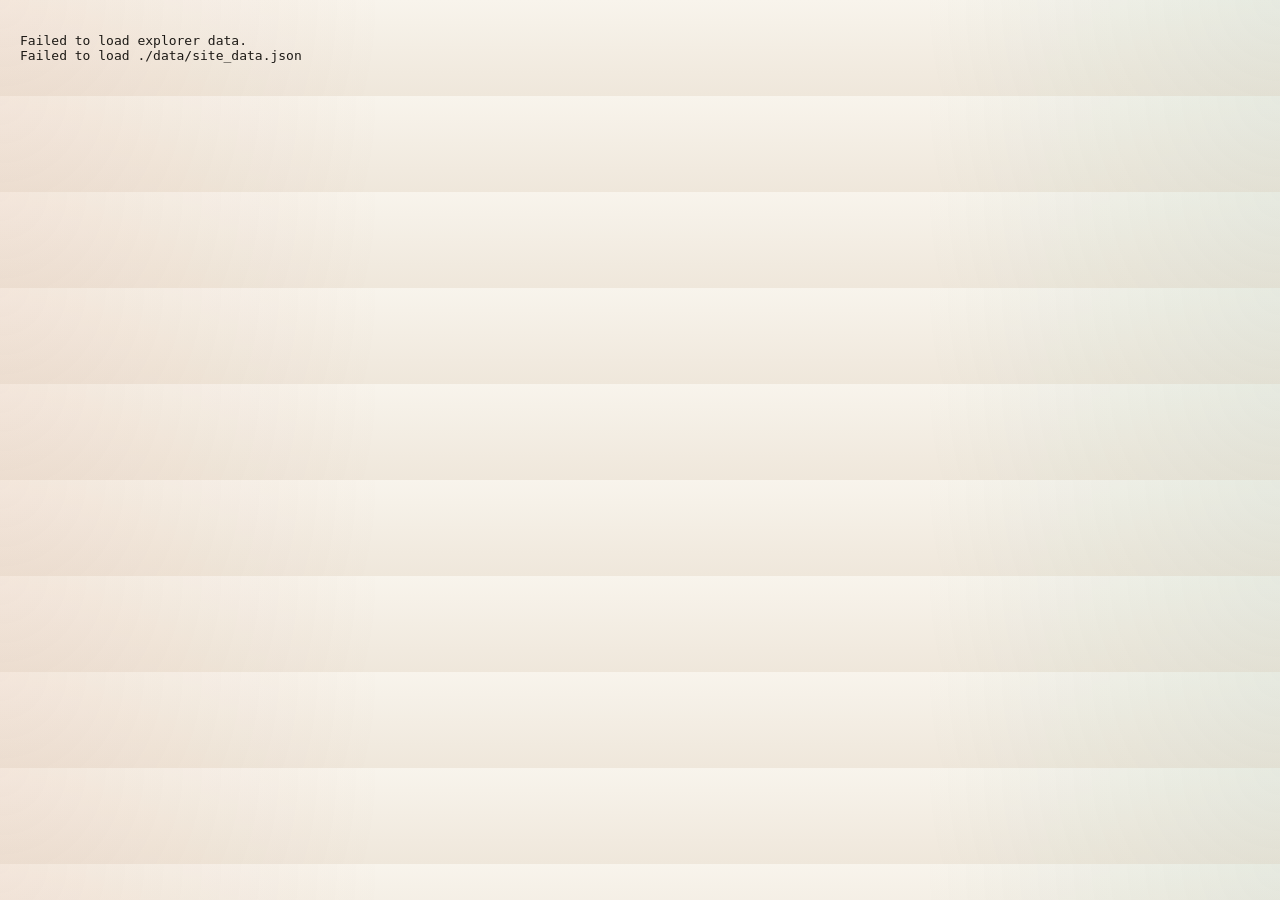
==== risk_explorer/index.html @ d2b2089a "Refine code-risk analysis and explorer outputs" ====
<!doctype html>
<html lang="en">
  <head>
    <meta charset="utf-8" />
    <meta name="viewport" content="width=device-width, initial-scale=1" />
    <title>Vibe-Coding Risk Explorer</title>
    <link rel="stylesheet" href="./styles.css" />
  </head>
  <body>
    <div class="page-shell">
      <header class="hero">
        <div class="hero-copy">
          <h1>Vibe-Coding Risk Explorer</h1>
          <p id="hero-subtitle" class="hero-subtitle">
            Load the latest code-risk analysis and explore both key insights and individual risky findings.
          </p>
          <div class="hero-actions">
            <a class="hero-link" href="#summary">Start with key insights</a>
            <a class="hero-link subtle" href="#explore">Jump to raw findings</a>
          </div>
        </div>
        <div class="hero-metrics" id="hero-metrics"></div>
      </header>

      <main class="main-grid">
        <section class="panel" id="summary">
          <div class="section-head">
            <div>
              <p class="section-kicker">Summary</p>
              <h2>Key Insights</h2>
              <p class="section-copy">
                These are the highest-signal takeaways from the current dataset, designed to help you understand what
                matters before you inspect any individual finding.
              </p>
            </div>
          </div>
          <div id="insight-grid" class="insight-grid"></div>
        </section>

        <section class="panel" id="patterns">
          <div class="section-head">
            <div>
              <p class="section-kicker">Patterns</p>
              <h2>Attribution and CWE Mix <span class="term inline-term" data-tip="Attribution: who or what mainly introduced the risky direction. CWE mix: which weakness families appear most often.">?</span></h2>
              <p class="section-copy">
                Assistant-side over-implementation dominates the high-precision subset, while a small set of CWE families
                accounts for most retained risk.
              </p>
            </div>
          </div>
          <div class="chart-grid two-col">
            <div class="chart-card">
              <h3>Attribution</h3>
              <div id="attribution-chart" class="chart"></div>
              <p class="chart-note">
                Most retained findings are assistant-driven, especially through unnecessary risky expansion beyond the user's request.
              </p>
            </div>
            <div class="chart-card">
              <h3>Top CWE</h3>
              <div id="top-cwe-chart" class="chart"></div>
              <p class="chart-note">
                Plaintext secret exposure, injection-like behavior, and sensitive information leakage remain the most concentrated risk families.
              </p>
            </div>
          </div>
        </section>

        <section class="panel">
          <div class="section-head">
            <div>
              <p class="section-kicker">Patterns</p>
              <h2>Risk Emergence <span class="term inline-term" data-tip="Emergence asks when a risk first becomes concrete enough to count as a real risky implementation step.">?</span></h2>
              <p class="section-copy">
                Risk often becomes concrete early, but a long conversational tail still matters.
              </p>
            </div>
          </div>
          <div class="chart-card full">
            <h3>Risk Emergence Buckets</h3>
            <div id="emergence-chart" class="chart"></div>
            <p class="chart-note">
              Early-turn concretization is common, but many risky trajectories still take multiple turns to fully surface.
            </p>
          </div>
        </section>

        <section class="panel">
          <div class="section-head">
            <div>
              <p class="section-kicker">Patterns</p>
              <h2>Attribution Source by CWE <span class="term inline-term" data-tip="For each weakness family, compare the share that is mostly assistant-driven versus user/context-driven.">?</span></h2>
              <p class="section-copy">
                Different CWE families have different causal signatures: some are mostly assistant-generated, while others are mostly inherited from user or context material.
              </p>
            </div>
          </div>
          <div class="chart-card full">
            <div id="source-by-cwe-chart" class="chart"></div>
          </div>
        </section>

        <section class="panel explorer-panel" id="explore">
          <div class="section-head">
            <div>
              <p class="section-kicker">Explore</p>
              <h2>Findings Browser <span class="term inline-term" data-tip="Click any row to inspect the user context, the risky assistant snippet, and a plain-language explanation of why it is risky.">?</span></h2>
              <p class="section-copy">
                Start with filters if you already know what you want, or scan the default list to inspect representative
                risky snippets and their nearby user context.
              </p>
            </div>
          </div>

          <div class="filter-grid">
            <label>
              <span>Search</span>
              <input id="search-input" type="search" placeholder="Search snippet, user text, finding id..." />
            </label>
            <label>
              <span>CWE</span>
              <select id="cwe-filter"></select>
            </label>
            <label>
              <span>Cause</span>
              <select id="cause-filter"></select>
            </label>
            <label>
              <span>Severity</span>
              <select id="severity-filter"></select>
            </label>
            <label>
              <span>Block Type</span>
              <select id="block-filter"></select>
            </label>
            <label>
              <span>Sort</span>
              <select id="sort-filter">
                <option value="severity">Severity</option>
                <option value="mention_gap">Risk Gap</option>
                <option value="cwe">CWE</option>
                <option value="cause">Cause</option>
              </select>
            </label>
          </div>

          <div class="browse-starter">
            <div>
              <h3>Start From a Guided View</h3>
              <p>
                These entry points help you jump into common exploration paths instead of scanning the full dataset row by row.
              </p>
            </div>
            <div id="preset-chips" class="preset-chips"></div>
          </div>

          <div class="explore-layout">
            <div class="explore-primary">
              <div class="card-section-head">
                <h3>Representative Findings</h3>
                <p>Showing a small, easier-to-scan slice of the current filtered result set. Click any card for full detail.</p>
              </div>
              <div id="finding-card-grid" class="finding-card-grid"></div>
            </div>

            <details class="table-disclosure">
              <summary>Open Raw Table View</summary>
              <div class="table-toolbar">
                <div id="table-page-info" class="table-page-info">Showing 0-0 of 0</div>
                <div class="table-pagination">
                  <button id="table-prev" type="button" class="table-page-btn">Previous</button>
                  <div id="table-page-label" class="table-page-label">Page 1 of 1</div>
                  <button id="table-next" type="button" class="table-page-btn">Next</button>
                </div>
              </div>
              <div class="table-wrap">
                <table class="findings-table">
                  <thead>
                    <tr>
                      <th>Finding</th>
                      <th>CWE</th>
                      <th>Cause</th>
                      <th>Severity</th>
                      <th>Snippet</th>
                    </tr>
                  </thead>
                  <tbody id="findings-table-body"></tbody>
                </table>
              </div>
            </details>
          </div>
        </section>
      </main>
    </div>

    <aside id="detail-drawer" class="drawer hidden" aria-hidden="true">
      <div class="drawer-card">
        <button id="drawer-close" class="drawer-close" type="button">Close</button>
        <div id="drawer-content"></div>
      </div>
    </aside>

    <script type="module" src="./app.js"></script>
  </body>
</html>
---- risk_explorer/styles.css ----
:root {
  --bg: #f5f1e8;
  --panel: rgba(255, 251, 244, 0.9);
  --panel-strong: #fffaf1;
  --ink: #1d1a16;
  --muted: #6a6157;
  --accent: #b74419;
  --accent-deep: #823114;
  --line: rgba(58, 45, 33, 0.12);
  --blue: #2955d9;
  --red: #d14028;
  --gold: #c68a17;
  --green: #16755d;
  --shadow: 0 20px 60px rgba(66, 42, 20, 0.08);
}

* {
  box-sizing: border-box;
}

body {
  margin: 0;
  font-family: Georgia, "Times New Roman", serif;
  color: var(--ink);
  overflow-x: hidden;
  background:
    radial-gradient(circle at top left, rgba(183, 68, 25, 0.08), transparent 30%),
    radial-gradient(circle at top right, rgba(22, 117, 93, 0.08), transparent 28%),
    linear-gradient(180deg, #f8f4ec, #efe7db);
}

.page-shell {
  width: min(1120px, calc(100vw - 40px));
  margin: 0 auto;
  padding: 18px 0 56px;
}

.hero-link {
  text-decoration: none;
  color: var(--ink);
  border: 1px solid var(--line);
  background: rgba(255, 255, 255, 0.7);
  padding: 10px 14px;
  border-radius: 999px;
  font-size: 0.92rem;
}

.hero-link:hover {
  border-color: rgba(183, 68, 25, 0.24);
  background: rgba(183, 68, 25, 0.08);
}

.hero {
  display: grid;
  grid-template-columns: minmax(0, 1fr) minmax(300px, 420px);
  gap: 18px;
  margin-bottom: 24px;
}

.hero-copy,
.hero-metrics,
.panel {
  background: var(--panel);
  border: 1px solid var(--line);
  border-radius: 24px;
  box-shadow: var(--shadow);
}

.hero-copy {
  padding: 26px;
}

.eyebrow,
.section-kicker {
  margin: 0 0 10px;
  font-size: 12px;
  letter-spacing: 0.18em;
  text-transform: uppercase;
  color: var(--accent);
}

h1,
h2,
h3 {
  margin: 0;
  line-height: 1.05;
}

h1 {
  font-size: clamp(2.15rem, 3.8vw, 4.2rem);
  max-width: 11ch;
}

.hero-subtitle {
  margin: 18px 0 0;
  font-size: 0.98rem;
  line-height: 1.65;
  color: var(--muted);
  max-width: 42ch;
}

.hero-actions {
  display: flex;
  gap: 10px;
  flex-wrap: wrap;
  margin-top: 20px;
}

.hero-link {
  background: rgba(183, 68, 25, 0.1);
  border-color: rgba(183, 68, 25, 0.16);
}

.hero-link.subtle {
  background: rgba(255, 255, 255, 0.62);
}

.hero-metrics {
  padding: 18px;
  display: grid;
  grid-template-columns: repeat(2, minmax(0, 1fr));
  gap: 10px;
  align-content: start;
}

.metric-card {
  padding: 15px;
  border-radius: 18px;
  background: var(--panel-strong);
  border: 1px solid var(--line);
  min-width: 0;
}

.metric-value {
  font-size: clamp(1.7rem, 2vw, 1.95rem);
  font-weight: 700;
}

.metric-label {
  margin-top: 6px;
  color: var(--muted);
  font-size: 0.92rem;
  line-height: 1.35;
}

.main-grid {
  display: grid;
  gap: 20px;
}

.panel {
  padding: 22px;
  overflow: visible;
}

.explorer-panel {
  padding-bottom: 14px;
}

.section-head {
  display: flex;
  align-items: end;
  justify-content: space-between;
  gap: 16px;
  margin-bottom: 18px;
}

.section-head h2 {
  font-size: clamp(1.45rem, 2vw, 1.8rem);
}

.section-copy {
  margin: 10px 0 0;
  max-width: 120ch;
  color: var(--muted);
  line-height: 1.6;
}

.result-meta {
  color: var(--muted);
  font-size: 0.95rem;
}

.insight-grid {
  display: grid;
  grid-template-columns: repeat(2, minmax(0, 1fr));
  gap: 14px;
}

.guide-grid {
  display: grid;
  grid-template-columns: repeat(2, minmax(0, 1fr));
  gap: 14px;
}

.guide-card {
  padding: 16px;
  border-radius: 18px;
  background: var(--panel-strong);
  border: 1px solid var(--line);
}

.guide-card h3 {
  font-size: 1.02rem;
  margin-bottom: 10px;
}

.guide-card p {
  margin: 0;
  line-height: 1.55;
  color: var(--muted);
  overflow-wrap: anywhere;
}

.insight-card {
  padding: 16px;
  border-radius: 18px;
  background: var(--panel-strong);
  border: 1px solid var(--line);
}

.insight-card h3 {
  font-size: 1.05rem;
  margin-bottom: 10px;
}

.insight-card p {
  margin: 0;
  line-height: 1.55;
  color: var(--muted);
}

.chart-grid {
  display: grid;
  gap: 16px;
}

.chart-grid.two-col {
  grid-template-columns: repeat(2, minmax(0, 1fr));
}

.chart-card {
  border: 1px solid var(--line);
  background: var(--panel-strong);
  border-radius: 18px;
  padding: 16px;
  min-width: 0;
  overflow: visible;
}

.chart-card h3 {
  font-size: 1.05rem;
  margin-bottom: 12px;
}

.chart-note {
  margin: 12px 0 0;
  color: var(--muted);
  line-height: 1.55;
  font-size: 0.93rem;
}

.term {
  position: relative;
  display: inline-flex;
  align-items: center;
  justify-content: center;
  min-width: 1.3rem;
  min-height: 1.3rem;
  padding: 0 0.35rem;
  border-radius: 999px;
  border: 1px solid rgba(183, 68, 25, 0.22);
  background: rgba(183, 68, 25, 0.08);
  color: var(--accent-deep);
  cursor: help;
  font-size: 0.83rem;
  line-height: 1;
}

.inline-term {
  vertical-align: middle;
  margin-left: 6px;
}

.term::after,
.has-tip::after {
  content: attr(data-tip);
  position: absolute;
  left: 50%;
  bottom: calc(100% + 10px);
  transform: translateX(-50%);
  width: min(260px, 70vw);
  padding: 10px 12px;
  border-radius: 12px;
  background: #231c16;
  color: #fff8ef;
  font-size: 0.84rem;
  line-height: 1.45;
  opacity: 0;
  pointer-events: none;
  box-shadow: 0 12px 30px rgba(0, 0, 0, 0.16);
  transition: opacity 140ms ease;
  z-index: 5;
}

.term:hover::after,
.term:focus-visible::after,
.has-tip:hover::after,
.has-tip:focus-visible::after {
  opacity: 1;
}

.has-tip {
  position: relative;
}

.chart {
  display: flex;
  flex-direction: column;
  gap: 10px;
}

.bar-row {
  display: grid;
  grid-template-columns: minmax(132px, 190px) minmax(0, 1fr) 64px;
  align-items: start;
  gap: 12px;
}

.bar-label,
.bar-value {
  font-size: 0.93rem;
}

.bar-label {
  color: var(--ink);
  white-space: normal;
  word-break: break-word;
  line-height: 1.35;
}

.bar-track {
  width: 100%;
  height: 12px;
  border-radius: 999px;
  background: rgba(29, 26, 22, 0.08);
  overflow: hidden;
}

.chart-clickable {
  cursor: pointer;
}

.chart-clickable:hover {
  filter: brightness(0.98);
}

.bar-fill {
  height: 100%;
  border-radius: 999px;
}

.stack-row {
  display: grid;
  grid-template-columns: minmax(92px, 132px) minmax(0, 1fr);
  gap: 12px;
  align-items: center;
}

.stack-track {
  display: flex;
  width: 100%;
  height: 16px;
  overflow: hidden;
  border-radius: 999px;
  background: rgba(29, 26, 22, 0.08);
}

.stack-fill {
  height: 100%;
}

.stack-legend {
  display: flex;
  gap: 12px;
  flex-wrap: wrap;
  margin-top: 12px;
  color: var(--muted);
  font-size: 0.9rem;
}

.source-columns {
  display: grid;
  grid-template-columns: repeat(2, minmax(0, 1fr));
  gap: 18px;
}

.source-column {
  min-width: 0;
}

.source-column h4 {
  margin: 0 0 12px;
  font-size: 0.98rem;
}

.source-column-list {
  display: grid;
  gap: 12px;
}

.grouped-row {
  display: grid;
  grid-template-columns: minmax(92px, 132px) minmax(0, 1fr);
  gap: 12px;
  align-items: start;
}

.grouped-label {
  padding-top: 4px;
}

.grouped-bars {
  display: grid;
  gap: 10px;
}

.grouped-bar-item {
  display: grid;
  gap: 6px;
}

.grouped-bar-head {
  display: flex;
  align-items: center;
  justify-content: space-between;
  gap: 10px;
  font-size: 0.88rem;
  color: var(--muted);
}

.grouped-track {
  width: 100%;
  height: 14px;
  border-radius: 999px;
  background: rgba(29, 26, 22, 0.08);
  overflow: hidden;
}

.grouped-fill {
  height: 100%;
  border-radius: 999px;
}

.legend-dot {
  display: inline-block;
  width: 10px;
  height: 10px;
  border-radius: 50%;
  margin-right: 6px;
}

.filter-grid {
  display: grid;
  grid-template-columns: minmax(220px, 1.4fr) repeat(5, minmax(0, 1fr));
  gap: 12px;
  margin-bottom: 16px;
}

.filter-grid label {
  display: flex;
  flex-direction: column;
  gap: 8px;
  font-size: 0.92rem;
  color: var(--muted);
}

.filter-grid input,
.filter-grid select {
  width: 100%;
  border: 1px solid var(--line);
  border-radius: 12px;
  background: white;
  padding: 10px 12px;
  font: inherit;
  color: var(--ink);
}

.browse-starter {
  display: grid;
  gap: 14px;
  margin-bottom: 18px;
  padding: 16px;
  border: 1px solid var(--line);
  border-radius: 18px;
  background: rgba(255, 250, 241, 0.72);
}

.browse-starter h3,
.card-section-head h3 {
  font-size: 1.05rem;
  margin-bottom: 8px;
}

.browse-starter p,
.card-section-head p {
  margin: 0;
  color: var(--muted);
  line-height: 1.55;
}

.preset-chips {
  display: grid;
  grid-template-columns: repeat(4, minmax(0, 1fr));
  gap: 10px;
}

.preset-chip {
  text-align: left;
  border: 1px solid var(--line);
  background: white;
  border-radius: 16px;
  padding: 12px;
  color: var(--ink);
  cursor: pointer;
}

.preset-chip strong,
.preset-chip span {
  display: block;
}

.preset-chip strong {
  font-size: 0.95rem;
}

.preset-chip span {
  margin-top: 6px;
  font-size: 0.84rem;
  color: var(--muted);
  line-height: 1.45;
}

.preset-chip.active,
.preset-chip:hover {
  border-color: rgba(183, 68, 25, 0.28);
  background: rgba(183, 68, 25, 0.08);
}

.explore-layout {
  display: grid;
  gap: 16px;
}

.card-section-head {
  margin-bottom: 12px;
}

.finding-card-grid {
  display: grid;
  grid-template-columns: repeat(3, minmax(0, 1fr));
  gap: 12px;
}

.finding-card {
  border: 1px solid var(--line);
  background: white;
  border-radius: 18px;
  padding: 14px;
  cursor: pointer;
  display: grid;
  gap: 10px;
  min-width: 0;
  overflow: hidden;
}

.finding-card:hover {
  border-color: rgba(183, 68, 25, 0.24);
  box-shadow: 0 10px 24px rgba(66, 42, 20, 0.06);
}

.finding-card-top {
  display: flex;
  align-items: start;
  justify-content: space-between;
  gap: 10px;
  min-width: 0;
}

.finding-card-meta {
  display: flex;
  gap: 6px;
  flex-wrap: wrap;
  min-width: 0;
  flex: 1 1 auto;
}

.finding-card-id {
  color: var(--muted);
  min-width: 0;
  max-width: 8.5ch;
  overflow: hidden;
  text-overflow: ellipsis;
  white-space: nowrap;
  flex: 0 0 auto;
}

.finding-card-snippet {
  margin: 0;
  color: var(--ink);
  line-height: 1.5;
  display: -webkit-box;
  -webkit-line-clamp: 4;
  -webkit-box-orient: vertical;
  overflow: hidden;
  word-break: break-word;
}

.finding-card-summary {
  margin: 0;
  color: var(--ink);
  line-height: 1.55;
  font-weight: 700;
  display: -webkit-box;
  -webkit-line-clamp: 4;
  -webkit-box-orient: vertical;
  overflow: hidden;
  word-break: break-word;
}

.finding-card-detail {
  margin: 0;
  color: var(--muted);
  line-height: 1.55;
  display: -webkit-box;
  -webkit-line-clamp: 4;
  -webkit-box-orient: vertical;
  overflow: hidden;
  word-break: break-word;
}

.finding-card-context {
  border: 1px solid var(--line);
  border-radius: 14px;
  padding: 10px 12px;
  background: rgba(255, 250, 241, 0.72);
}

.finding-card-context strong {
  display: block;
  margin-bottom: 6px;
  font-size: 0.82rem;
  letter-spacing: 0.04em;
  text-transform: uppercase;
  color: var(--muted);
}

.finding-card-context p {
  margin: 0;
  color: var(--ink);
  line-height: 1.5;
  display: -webkit-box;
  -webkit-line-clamp: 3;
  -webkit-box-orient: vertical;
  overflow: hidden;
  word-break: break-word;
}

.finding-card-action {
  appearance: none;
  -webkit-appearance: none;
  justify-self: start;
  display: inline-flex;
  align-items: center;
  justify-content: center;
  border: 1px solid var(--line);
  border-radius: 999px;
  background: rgba(183, 68, 25, 0.08);
  padding: 9px 14px;
  min-height: 38px;
  line-height: 1;
  font-family: inherit;
  font-size: 0.95rem;
  font-weight: 600;
  color: var(--ink);
  cursor: pointer;
  box-sizing: border-box;
  white-space: nowrap;
}

.table-disclosure {
  border: 1px solid var(--line);
  border-radius: 18px;
  background: rgba(255, 250, 241, 0.78);
  overflow: hidden;
}

.table-disclosure summary {
  cursor: pointer;
  padding: 14px 16px;
  font-weight: 700;
}

.table-disclosure[open] summary {
  border-bottom: 1px solid var(--line);
}

.table-toolbar {
  display: flex;
  align-items: center;
  justify-content: space-between;
  gap: 12px;
  padding: 12px 16px 0;
  flex-wrap: wrap;
}

.table-page-info,
.table-page-label {
  color: var(--muted);
  font-size: 0.92rem;
}

.table-pagination {
  display: flex;
  align-items: center;
  gap: 10px;
  flex-wrap: wrap;
}

.table-page-btn {
  border: 1px solid var(--line);
  background: white;
  color: var(--ink);
  border-radius: 999px;
  padding: 8px 12px;
  font: inherit;
  cursor: pointer;
}

.table-page-btn:disabled {
  opacity: 0.45;
  cursor: default;
}

.example-list {
  display: grid;
  gap: 12px;
}

.example-card {
  border: 1px solid var(--line);
  border-radius: 18px;
  background: white;
  padding: 14px;
  display: grid;
  gap: 10px;
  cursor: pointer;
}

.example-card:hover {
  border-color: rgba(183, 68, 25, 0.24);
  box-shadow: 0 10px 24px rgba(66, 42, 20, 0.06);
}

.empty-state {
  border: 1px dashed var(--line);
  border-radius: 16px;
  padding: 18px;
  color: var(--muted);
  background: white;
}

.table-wrap {
  overflow: auto;
  border: 1px solid var(--line);
  border-radius: 16px;
  background: white;
}

.findings-table {
  width: 100%;
  border-collapse: collapse;
  min-width: 920px;
  background: var(--panel-strong);
}

.findings-table th,
.findings-table td {
  padding: 12px 14px;
  text-align: left;
  border-bottom: 1px solid var(--line);
  vertical-align: top;
}

.findings-table th {
  position: sticky;
  top: 0;
  background: #fff6eb;
  z-index: 0;
  font-size: 0.88rem;
  letter-spacing: 0.06em;
  text-transform: uppercase;
}

.table-snippet-cell {
  max-width: 32ch;
  word-break: break-word;
}

.finding-row {
  cursor: pointer;
}

.finding-row:hover {
  background: rgba(183, 68, 25, 0.04);
}

.pill {
  display: inline-block;
  padding: 2px 10px;
  border-radius: 999px;
  background: rgba(29, 26, 22, 0.08);
  font-size: 0.82rem;
  white-space: nowrap;
  line-height: 1.25;
  align-self: flex-start;
}

.cwe-pill {
  white-space: nowrap;
  padding-top: 4px;
  padding-bottom: 4px;
}

.cwe-tag-list {
  display: flex;
  flex-wrap: wrap;
  gap: 6px;
  align-items: flex-start;
  align-content: flex-start;
  min-height: 0;
}

.detail-cwe-list {
  margin: 6px 0 10px;
}

.detail-pill-row {
  display: flex;
  flex-wrap: wrap;
  gap: 8px;
  margin-bottom: 12px;
}

.pill.high { background: rgba(209, 64, 40, 0.14); color: #8b2413; }
.pill.medium { background: rgba(198, 138, 23, 0.16); color: #7a5510; }
.pill.low { background: rgba(41, 85, 217, 0.12); color: #2446a8; }

.mono {
  font-family: "SFMono-Regular", ui-monospace, "Cascadia Code", monospace;
  font-size: 0.86rem;
}

.drawer {
  position: fixed;
  inset: 0;
  background: rgba(20, 16, 12, 0.28);
  display: flex;
  justify-content: end;
  padding: 20px;
  z-index: 100;
}

.drawer.hidden {
  display: none;
}

.drawer-card {
  width: min(1040px, calc(100vw - 32px));
  background: #fff9ef;
  border-radius: 24px;
  border: 1px solid var(--line);
  box-shadow: var(--shadow);
  padding: 22px;
  overflow: auto;
}

.drawer-close {
  border: 0;
  border-radius: 999px;
  padding: 8px 14px;
  background: var(--accent);
  color: white;
  font: inherit;
  cursor: pointer;
  margin-bottom: 16px;
}

.detail-grid {
  display: grid;
  grid-template-columns: repeat(2, minmax(0, 1fr));
  gap: 12px;
}

.detail-grid-secondary {
  grid-template-columns: minmax(0, 0.95fr) minmax(0, 1.05fr);
  margin-top: 12px;
}

.detail-block {
  border: 1px solid var(--line);
  border-radius: 16px;
  padding: 14px;
  background: white;
}

.detail-block-featured {
  padding: 18px;
  background: rgba(255, 250, 241, 0.92);
}

.detail-block-classification {
  margin-bottom: 14px;
}

.detail-block h4 {
  margin: 0 0 10px;
  font-size: 0.95rem;
}

.detail-block p,
.detail-block pre {
  margin: 0;
  color: var(--muted);
  line-height: 1.55;
  white-space: pre-wrap;
  word-break: break-word;
}

.detail-explainer {
  margin-bottom: 14px;
  padding: 14px 16px;
  border-radius: 16px;
  background: rgba(183, 68, 25, 0.08);
  border: 1px solid rgba(183, 68, 25, 0.14);
}

.detail-explainer h4 {
  margin: 0 0 8px;
  font-size: 1rem;
}

.detail-explainer p {
  margin: 0;
  color: var(--muted);
  line-height: 1.55;
}

.trajectory-timeline {
  display: grid;
  gap: 12px;
  margin-bottom: 14px;
}

.trajectory-step {
  display: grid;
  grid-template-columns: 32px minmax(0, 1fr);
  gap: 10px;
  align-items: start;
}

.trajectory-marker {
  width: 32px;
  height: 32px;
  border-radius: 50%;
  display: flex;
  align-items: center;
  justify-content: center;
  background: rgba(183, 68, 25, 0.12);
  border: 1px solid rgba(183, 68, 25, 0.18);
  color: var(--accent-deep);
  font-weight: 700;
}

.trajectory-content {
  min-width: 0;
  padding: 10px 12px;
  border-radius: 14px;
  border: 1px solid var(--line);
  background: rgba(255, 250, 241, 0.9);
}

.trajectory-head {
  display: flex;
  align-items: baseline;
  justify-content: space-between;
  gap: 10px;
  margin-bottom: 6px;
}

.trajectory-head-main {
  display: flex;
  align-items: center;
  gap: 8px;
  flex-wrap: wrap;
}

.trajectory-turn {
  color: var(--accent-deep);
}

.trajectory-role {
  display: inline-flex;
  align-items: center;
  padding: 2px 8px;
  border-radius: 999px;
  background: rgba(29, 26, 22, 0.08);
  color: var(--muted);
  font-size: 0.78rem;
  text-transform: uppercase;
  letter-spacing: 0.04em;
}

.trajectory-content p {
  margin: 0;
  color: var(--muted);
}

.trajectory-snippet {
  margin-top: 10px;
  padding: 10px 12px;
  border-radius: 12px;
  background: white;
  border: 1px solid var(--line);
  color: var(--ink);
  line-height: 1.55;
  white-space: pre-wrap;
  word-break: break-word;
}

.trajectory-signals {
  margin-top: 10px;
  display: grid;
  gap: 8px;
}

.trajectory-user-context {
  margin-top: 10px;
  display: grid;
  gap: 6px;
}

.trajectory-user-context strong {
  font-size: 0.84rem;
  letter-spacing: 0.04em;
  text-transform: uppercase;
  color: var(--muted);
}

.trajectory-user-meta {
  color: var(--accent-deep);
}

.trajectory-user-snippet {
  padding: 10px 12px;
  border-radius: 12px;
  background: rgba(41, 85, 217, 0.05);
  border: 1px solid rgba(41, 85, 217, 0.12);
  color: var(--ink);
  line-height: 1.55;
  white-space: pre-wrap;
  word-break: break-word;
}

.trajectory-signals strong {
  font-size: 0.84rem;
  letter-spacing: 0.04em;
  text-transform: uppercase;
  color: var(--muted);
}

.trajectory-signal-list {
  display: flex;
  flex-wrap: wrap;
  gap: 8px;
}

.trajectory-signal {
  display: inline-flex;
  align-items: center;
  gap: 6px;
  max-width: 100%;
  padding: 6px 10px;
  border-radius: 999px;
  border: 1px solid rgba(183, 68, 25, 0.18);
  background: rgba(183, 68, 25, 0.08);
}

.trajectory-signal-label {
  color: var(--accent-deep);
  font-size: 0.82rem;
  font-weight: 700;
  white-space: nowrap;
}

.trajectory-signal-example {
  color: var(--muted);
  font-size: 0.82rem;
  min-width: 0;
  overflow: hidden;
  text-overflow: ellipsis;
  white-space: nowrap;
}

.trajectory-step-final-risk-output .trajectory-marker {
  background: rgba(209, 64, 40, 0.16);
  border-color: rgba(209, 64, 40, 0.22);
  color: #8b2413;
}

.trajectory-step-final-risk-output .trajectory-content {
  border-color: rgba(209, 64, 40, 0.22);
  background: rgba(255, 245, 242, 0.95);
}

.risk-highlight {
  background: rgba(209, 64, 40, 0.17);
  color: #8b2413;
  border-radius: 6px;
  padding: 0 3px;
  box-decoration-break: clone;
  -webkit-box-decoration-break: clone;
}

.risk-legend {
  margin-top: 10px;
  color: var(--muted);
  font-size: 0.9rem;
}

@media (max-width: 1080px) {
  .hero,
  .chart-grid.two-col,
  .insight-grid,
  .guide-grid {
    grid-template-columns: 1fr;
  }

  .filter-grid {
    grid-template-columns: repeat(3, minmax(0, 1fr));
  }

  .preset-chips,
  .finding-card-grid {
    grid-template-columns: repeat(2, minmax(0, 1fr));
  }

  .page-shell {
    width: min(100vw - 28px, 1120px);
  }

  .hero-copy,
  .hero-metrics,
  .panel {
    border-radius: 20px;
  }
}

@media (max-width: 900px) {
  .hero {
    grid-template-columns: 1fr;
  }

  .hero-subtitle,
  .section-copy {
    max-width: 100%;
  }

  .filter-grid {
    grid-template-columns: repeat(2, minmax(0, 1fr));
  }

  .preset-chips,
  .finding-card-grid {
    grid-template-columns: 1fr;
  }

  .source-columns {
    grid-template-columns: 1fr;
  }

  .table-toolbar,
  .table-pagination {
    align-items: stretch;
  }
}

@media (max-width: 720px) {
  .page-shell {
    width: min(100vw - 18px, 1120px);
    padding: 12px 0 36px;
  }

  .hero-actions {
    flex-direction: column;
    align-items: stretch;
  }

  .filter-grid,
  .detail-grid,
  .hero-metrics {
    grid-template-columns: 1fr;
  }

  .detail-grid-secondary {
    grid-template-columns: 1fr;
  }

  .bar-row {
    grid-template-columns: 120px 1fr 54px;
  }

  .hero-copy,
  .panel,
  .drawer-card {
    padding: 18px;
  }

  .findings-table {
    min-width: 760px;
  }
}

@media (max-width: 560px) {
  h1 {
    font-size: 2rem;
  }

  .guide-grid,
  .insight-grid,
  .chart-grid.two-col {
    gap: 12px;
  }

  .bar-row {
    grid-template-columns: 96px 1fr 50px;
    gap: 8px;
  }

  .bar-label,
  .bar-value {
    font-size: 0.84rem;
  }

  .findings-table th,
  .findings-table td {
    padding: 10px 11px;
  }
}
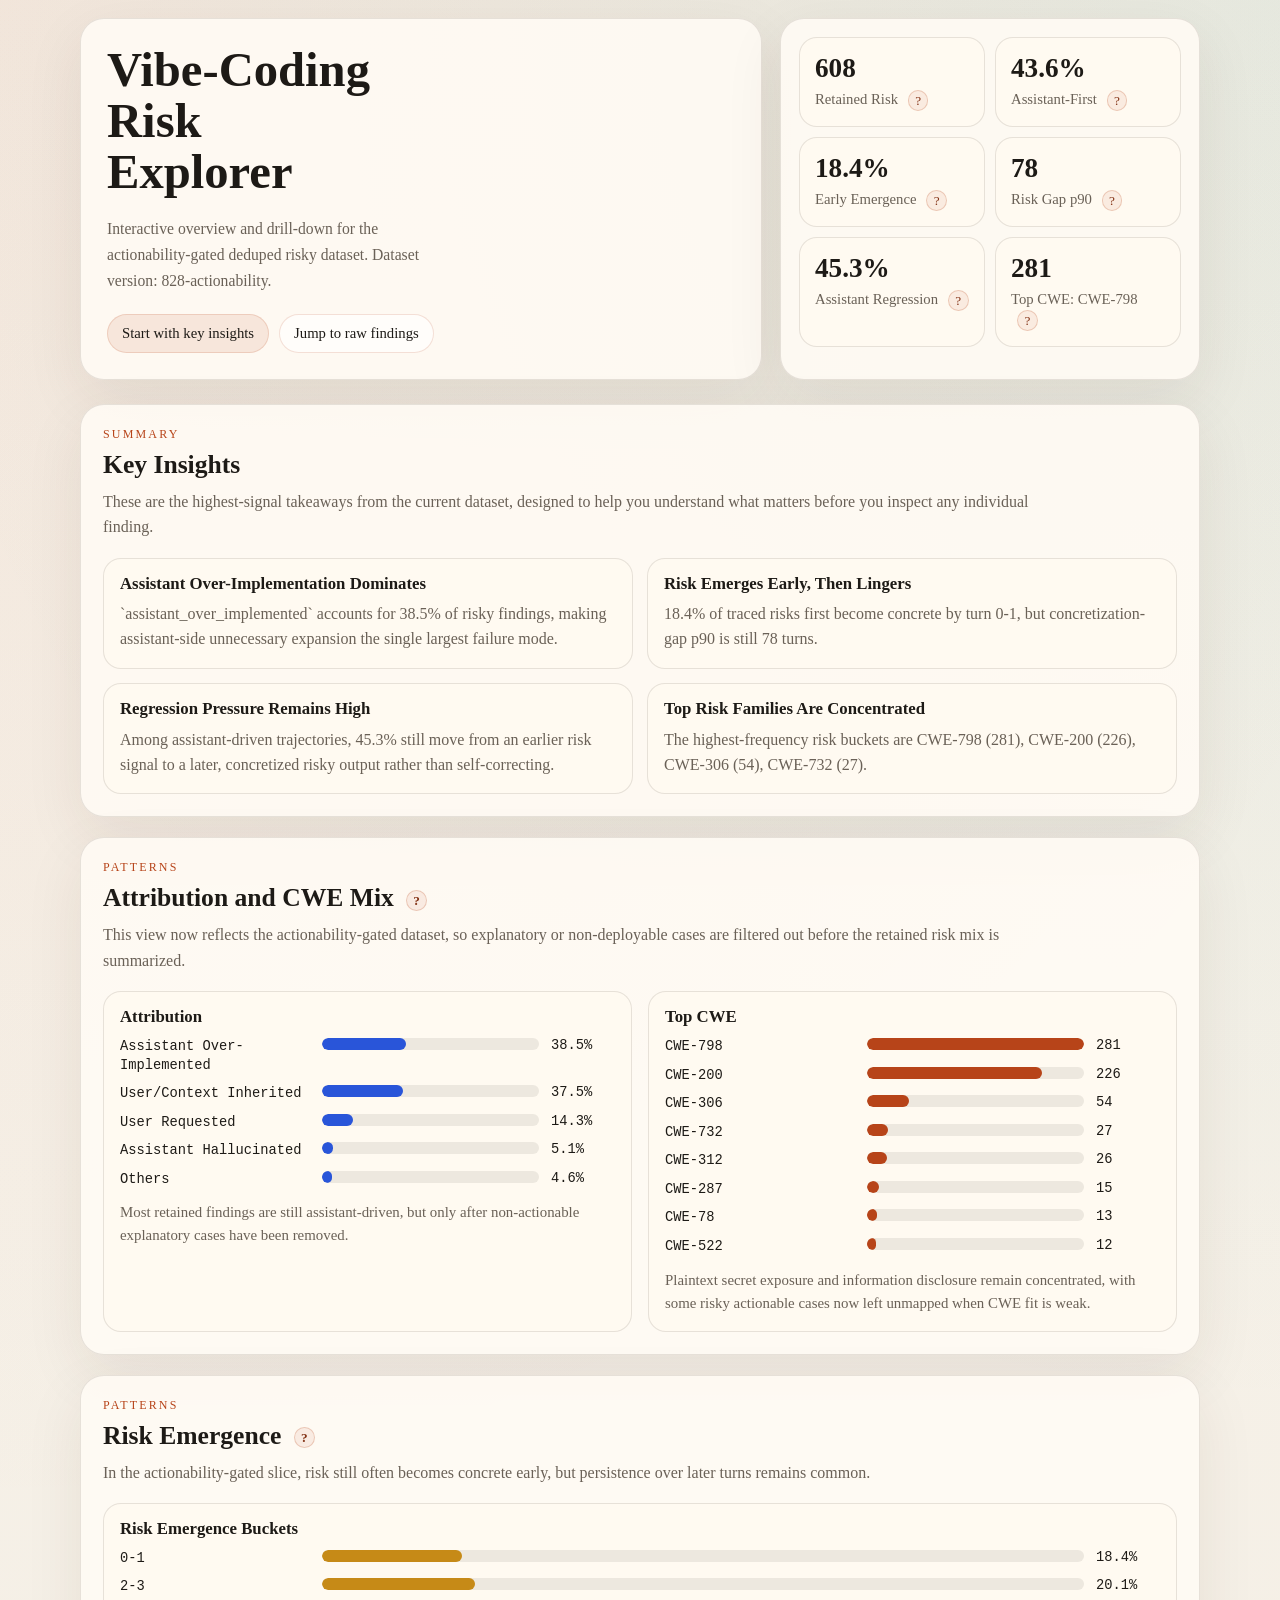
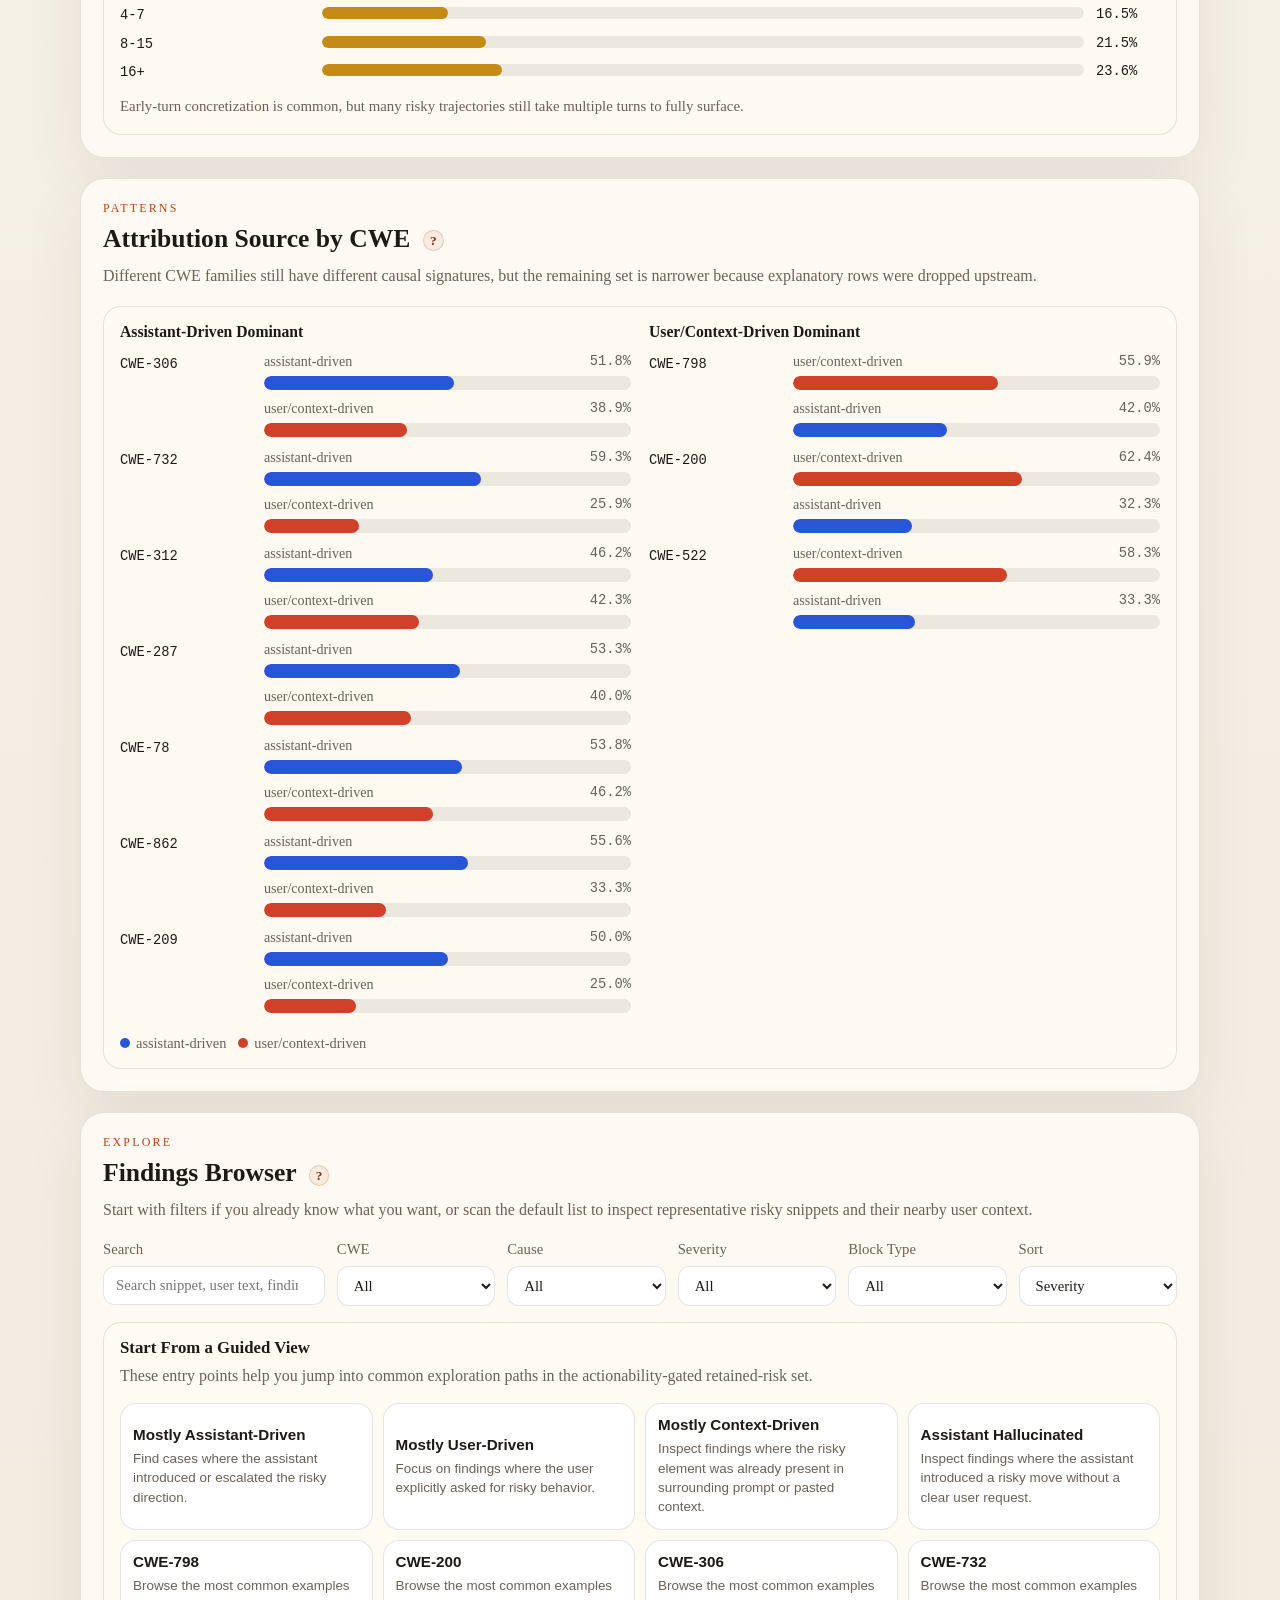
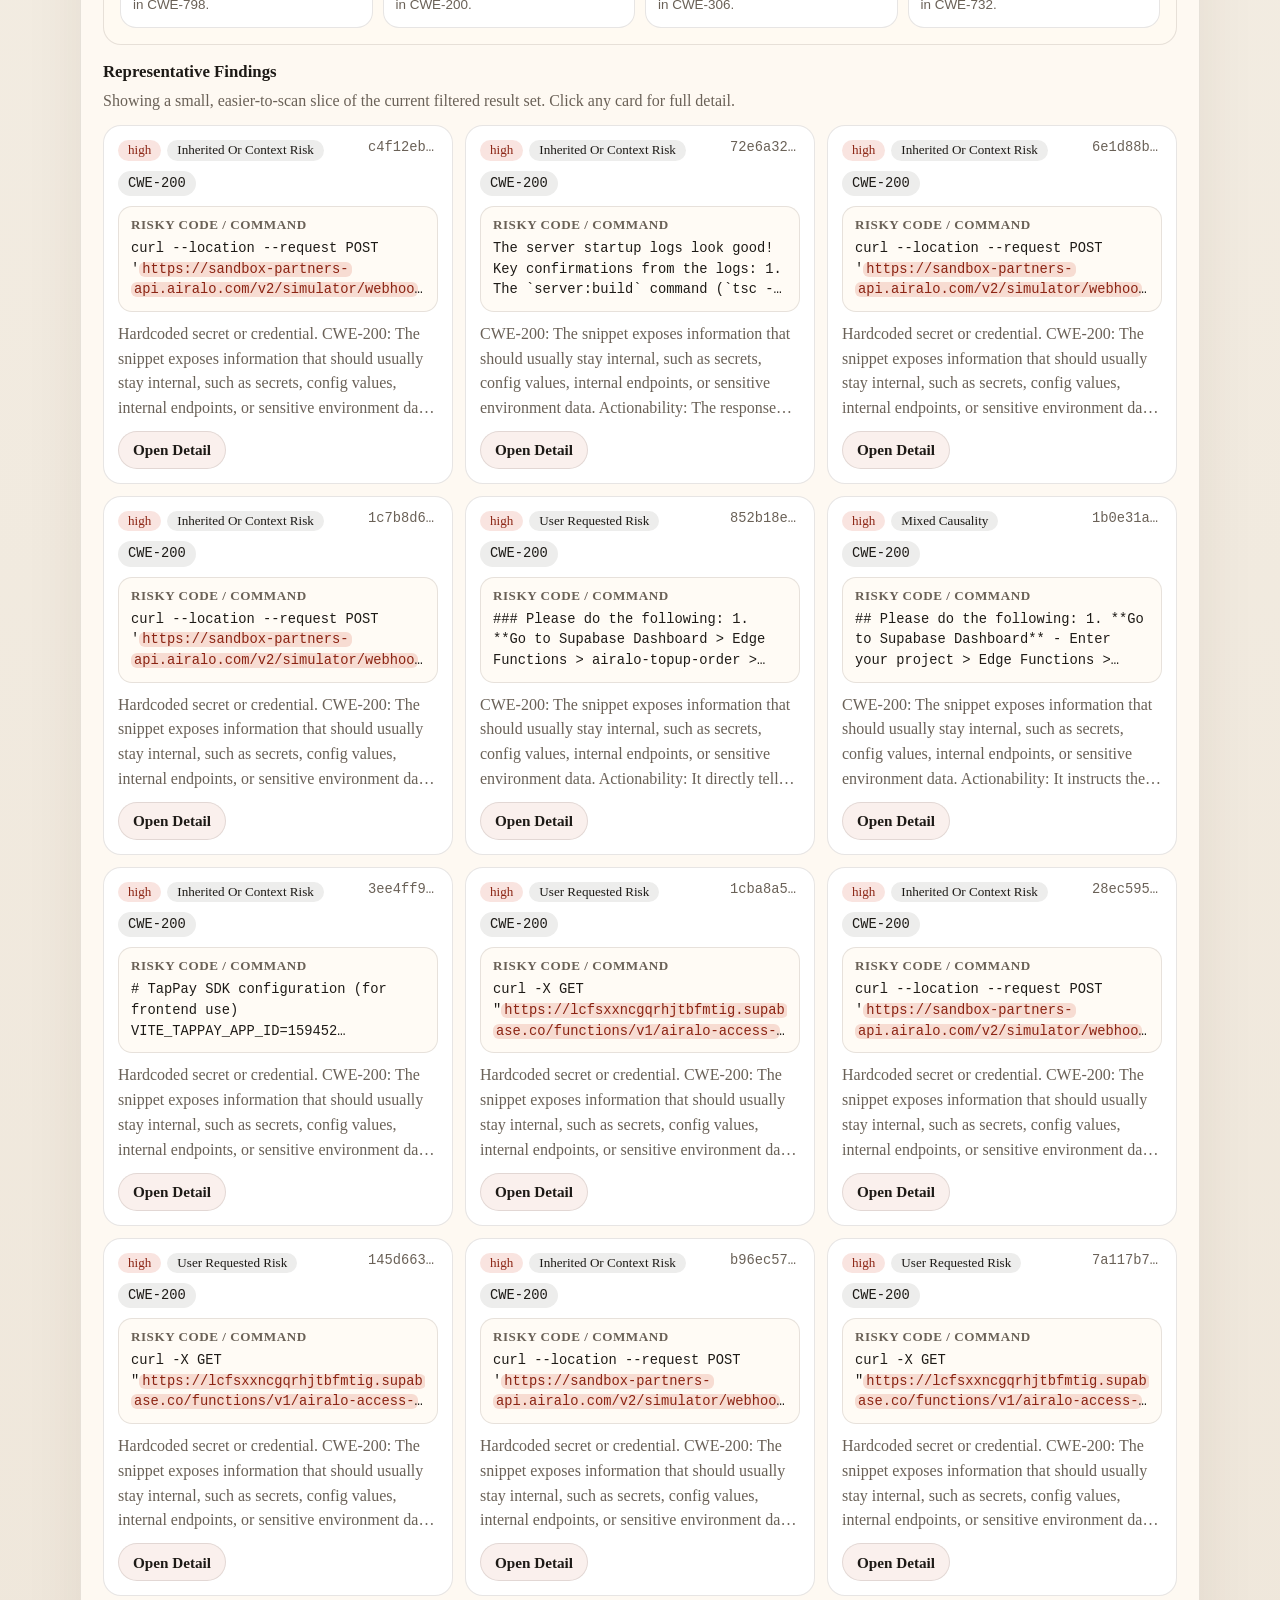
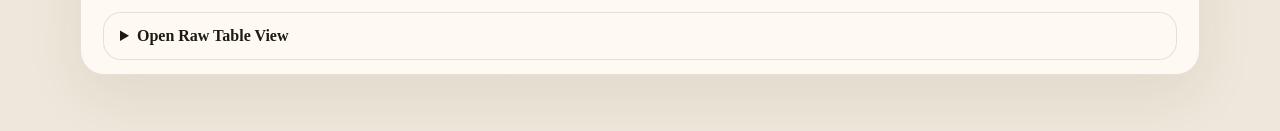
==== commit 3a0b5969: "Add actionability-gated security annotation dataset" ====
--- a/risk_explorer/index.html
+++ b/risk_explorer/index.html
@@ -43,8 +43,7 @@
               <p class="section-kicker">Patterns</p>
               <h2>Attribution and CWE Mix <span class="term inline-term" data-tip="Attribution: who or what mainly introduced the risky direction. CWE mix: which weakness families appear most often.">?</span></h2>
               <p class="section-copy">
-                Assistant-side over-implementation dominates the high-precision subset, while a small set of CWE families
-                accounts for most retained risk.
+                This view now reflects the actionability-gated dataset, so explanatory or non-deployable cases are filtered out before the retained risk mix is summarized.
               </p>
             </div>
           </div>
@@ -53,14 +52,14 @@
               <h3>Attribution</h3>
               <div id="attribution-chart" class="chart"></div>
               <p class="chart-note">
-                Most retained findings are assistant-driven, especially through unnecessary risky expansion beyond the user's request.
+                Most retained findings are still assistant-driven, but only after non-actionable explanatory cases have been removed.
               </p>
             </div>
             <div class="chart-card">
               <h3>Top CWE</h3>
               <div id="top-cwe-chart" class="chart"></div>
               <p class="chart-note">
-                Plaintext secret exposure, injection-like behavior, and sensitive information leakage remain the most concentrated risk families.
+                Plaintext secret exposure and information disclosure remain concentrated, with some risky actionable cases now left unmapped when CWE fit is weak.
               </p>
             </div>
           </div>
@@ -72,7 +71,7 @@
               <p class="section-kicker">Patterns</p>
               <h2>Risk Emergence <span class="term inline-term" data-tip="Emergence asks when a risk first becomes concrete enough to count as a real risky implementation step.">?</span></h2>
               <p class="section-copy">
-                Risk often becomes concrete early, but a long conversational tail still matters.
+                In the actionability-gated slice, risk still often becomes concrete early, but persistence over later turns remains common.
               </p>
             </div>
           </div>
@@ -91,7 +90,7 @@
               <p class="section-kicker">Patterns</p>
               <h2>Attribution Source by CWE <span class="term inline-term" data-tip="For each weakness family, compare the share that is mostly assistant-driven versus user/context-driven.">?</span></h2>
               <p class="section-copy">
-                Different CWE families have different causal signatures: some are mostly assistant-generated, while others are mostly inherited from user or context material.
+                Different CWE families still have different causal signatures, but the remaining set is narrower because explanatory rows were dropped upstream.
               </p>
             </div>
           </div>
@@ -148,7 +147,7 @@
             <div>
               <h3>Start From a Guided View</h3>
               <p>
-                These entry points help you jump into common exploration paths instead of scanning the full dataset row by row.
+                These entry points help you jump into common exploration paths in the actionability-gated retained-risk set.
               </p>
             </div>
             <div id="preset-chips" class="preset-chips"></div>
